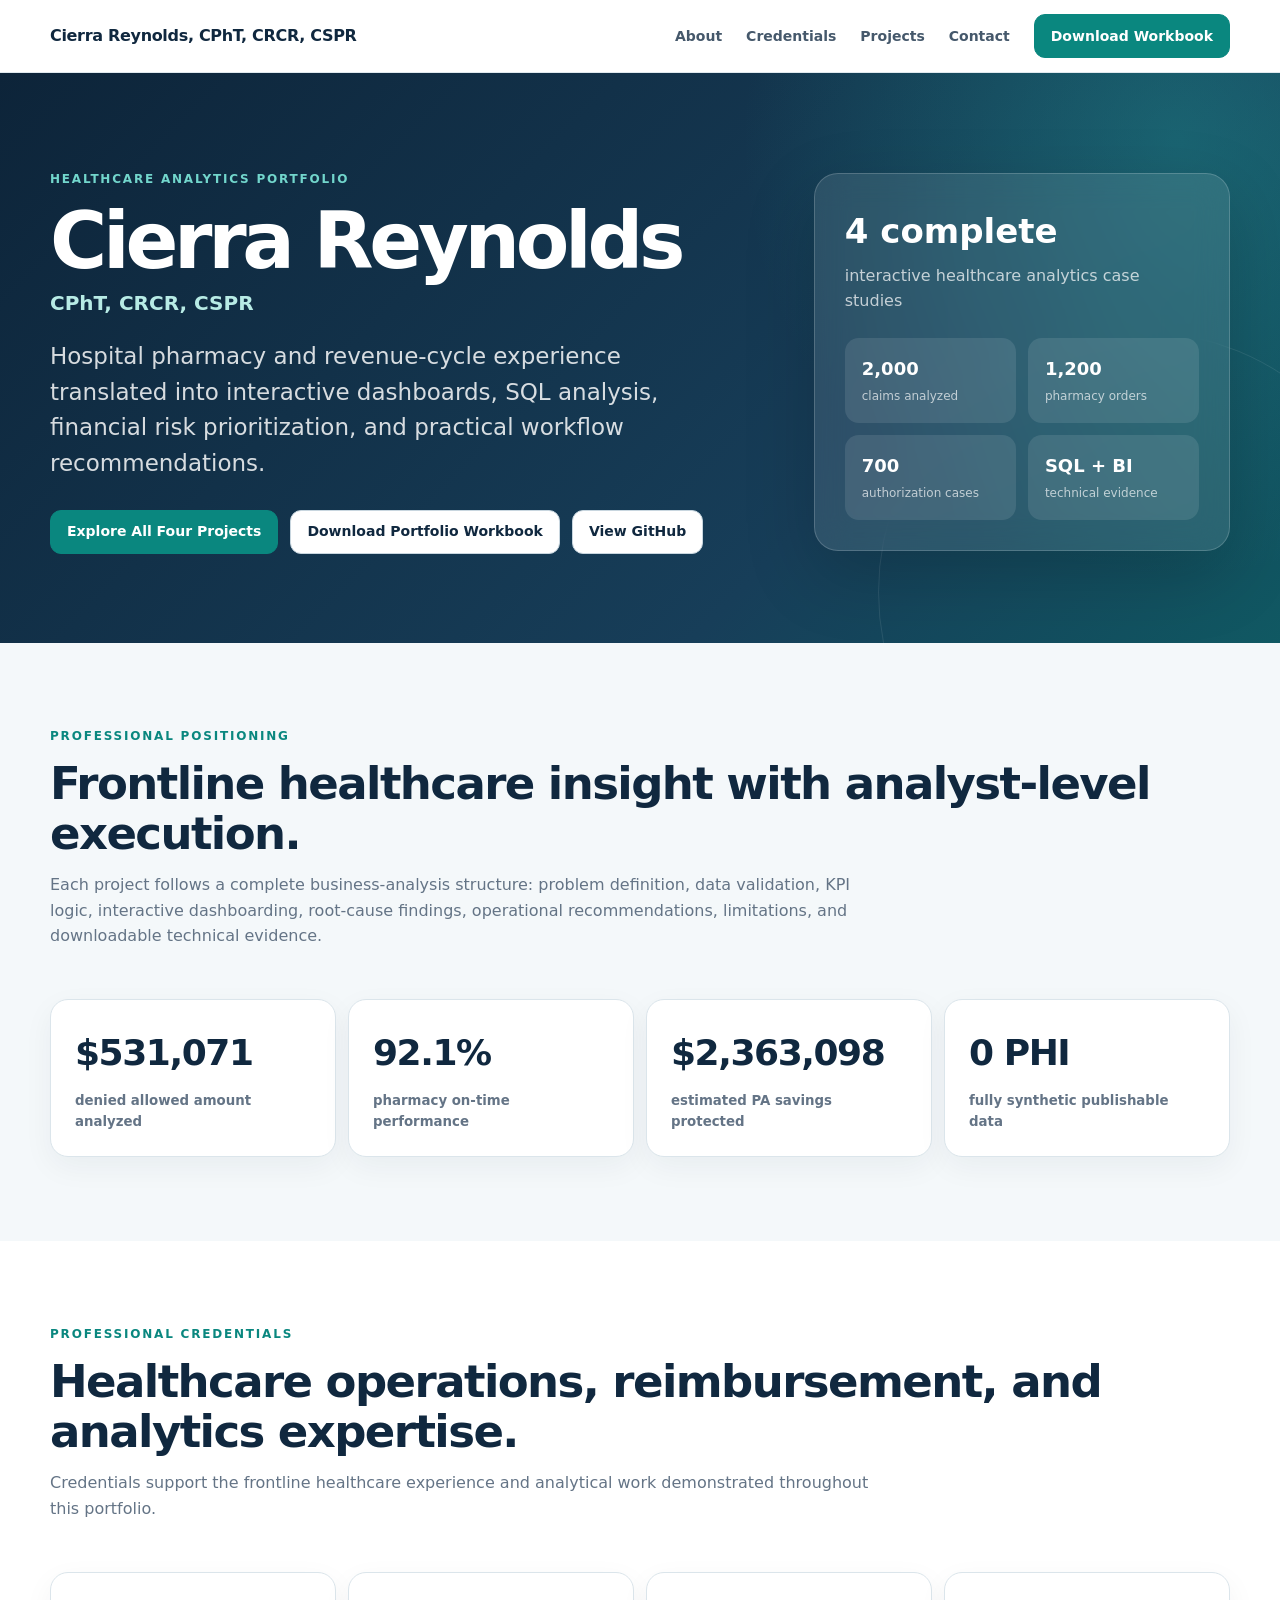
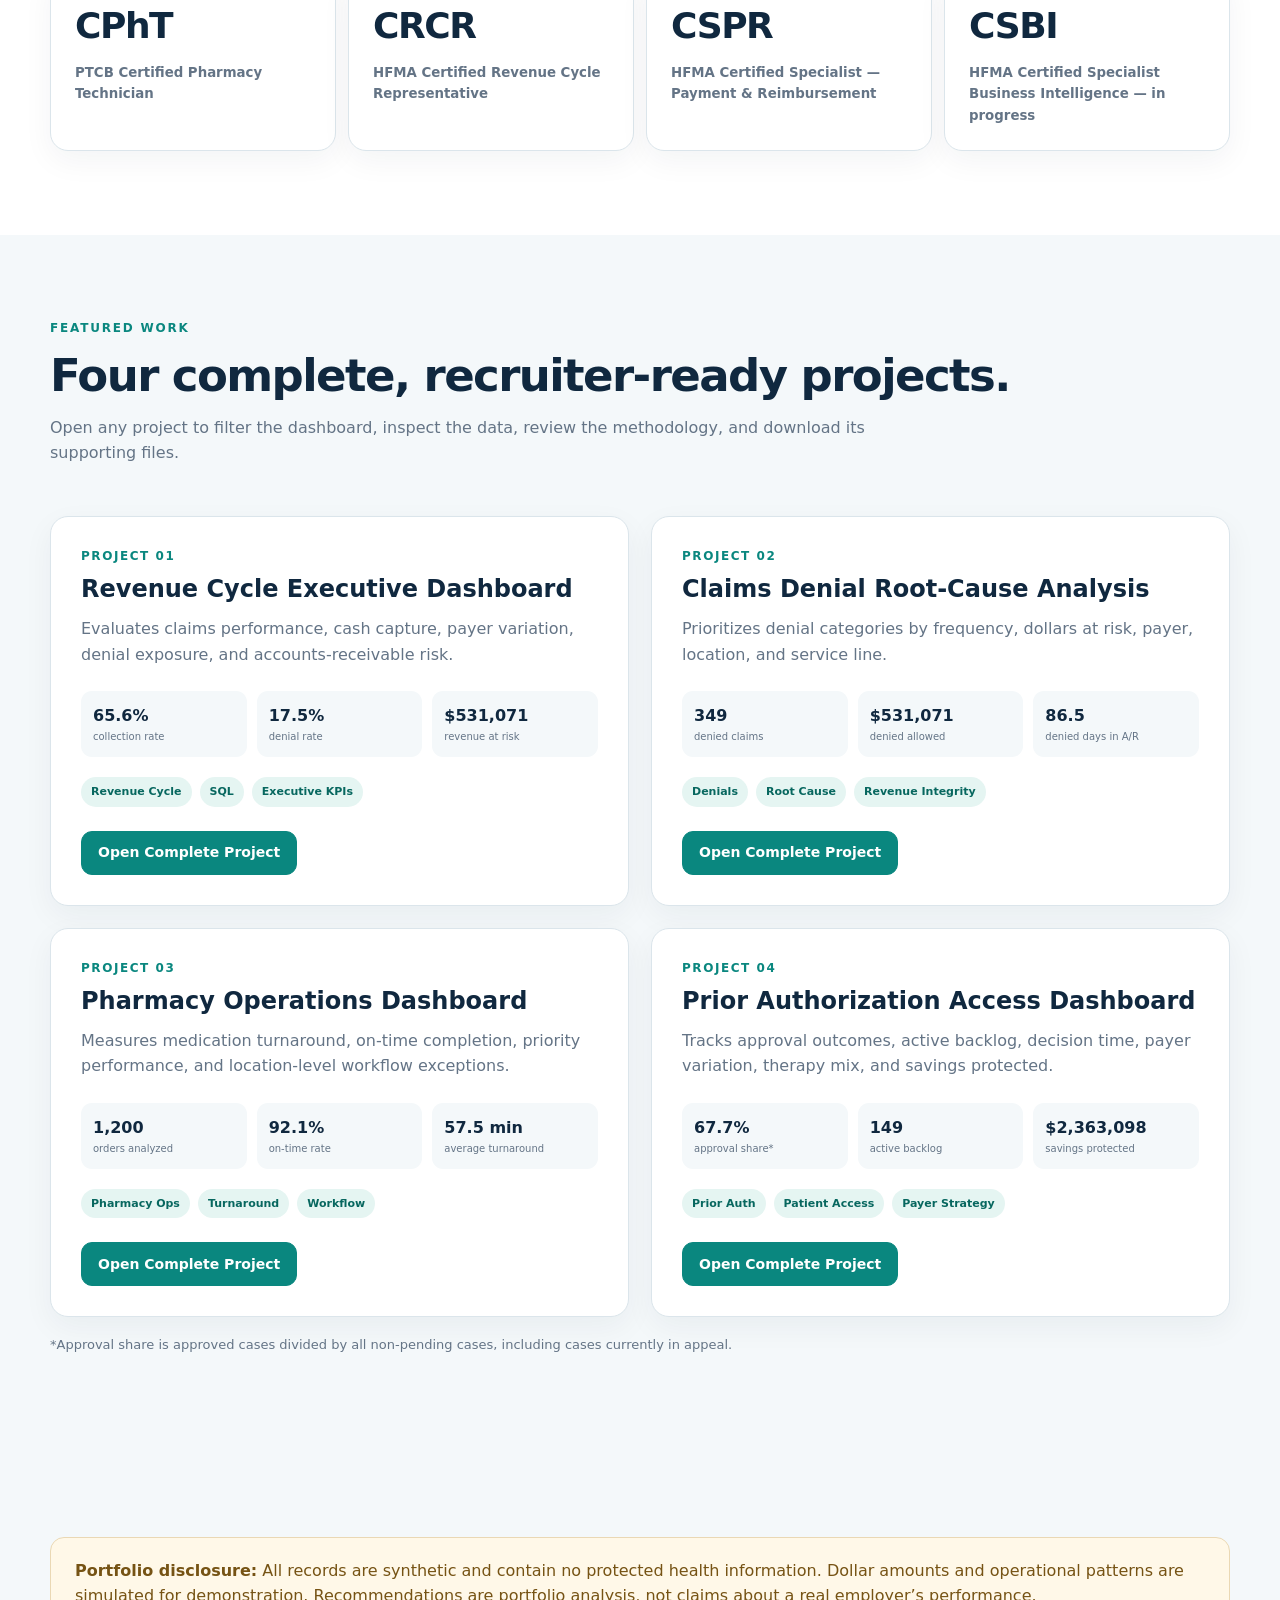
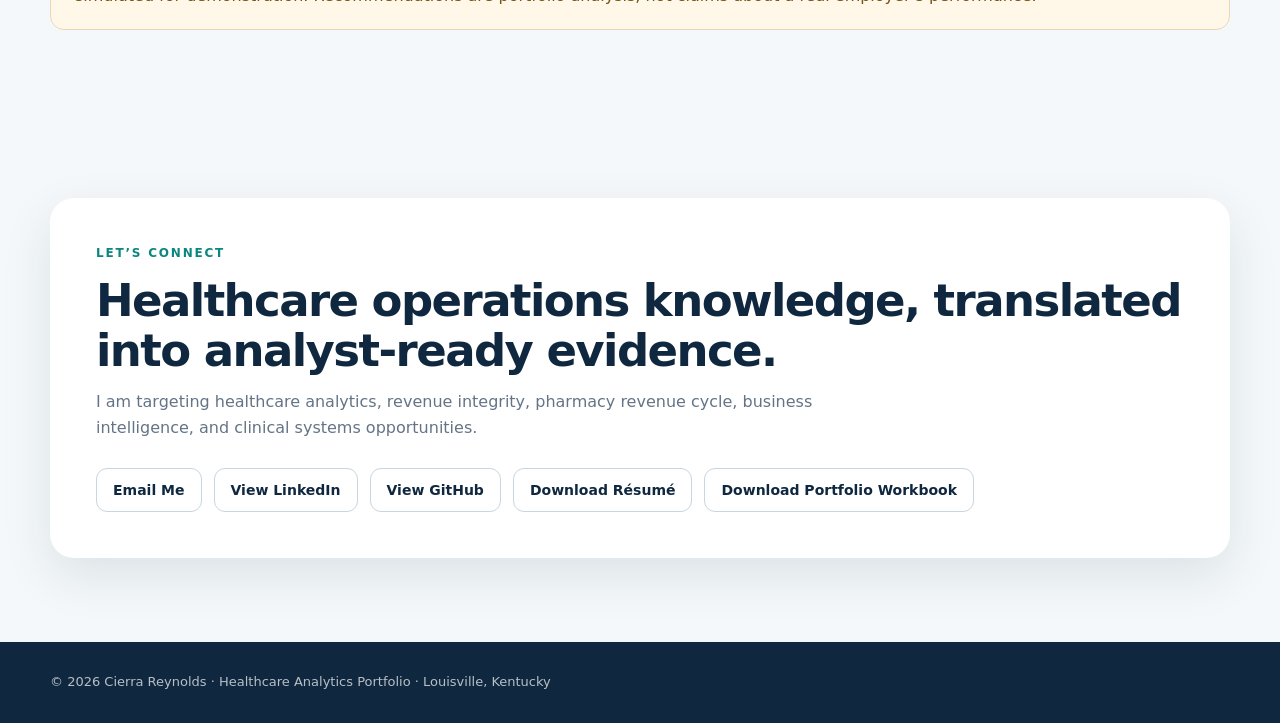
==== docs/index.html @ fefebc0d "Add files via upload" ====
<!doctype html><html lang="en"><head><meta charset="utf-8"><meta name="viewport" content="width=device-width,initial-scale=1"><meta name="description" content="Cierra Reynolds healthcare analytics portfolio featuring interactive revenue cycle, denial, pharmacy operations, and prior authorization projects."><title>Cierra Reynolds, CPhT, CRCR, CSPR | Healthcare Analytics Portfolio</title><link rel="stylesheet" href="assets/styles.css"></head><body>
<nav class="nav"><div class="wrap navin"><a class="brand" href="index.html"><span data-profile="name">Cierra Reynolds</span>, <span data-profile="credentials">CPhT, CRCR, CSPR</span></a><button class="nav-toggle" aria-label="Open navigation">Menu</button><div class="navlinks"><a href="index.html#about">About</a><a href="index.html#credentials">Credentials</a><a href="index.html#projects">Projects</a><a href="index.html#contact">Contact</a><a class="pill primary" href="downloads/Cierra_Healthcare_Analytics_Portfolio_Workbook.xlsx" download>Download Workbook</a></div></div></nav>
<header class="hero"><div class="wrap hero-grid"><div><div class="eyebrow">Healthcare Analytics Portfolio</div><h1 data-profile="name">Cierra Reynolds</h1><div class="credentials" data-profile="credentials">CPhT, CRCR, CSPR</div><p class="lead">Hospital pharmacy and revenue-cycle experience translated into interactive dashboards, SQL analysis, financial risk prioritization, and practical workflow recommendations.</p><div class="actions"><a class="button primary" href="#projects">Explore All Four Projects</a><a class="button" href="downloads/Cierra_Healthcare_Analytics_Portfolio_Workbook.xlsx" download>Download Portfolio Workbook</a><a class="button" data-contact="github">View GitHub</a></div></div><aside class="hero-card"><div class="big">4 complete</div><div style="color:var(--muted)">interactive healthcare analytics case studies</div><div class="mini-grid"><div class="mini"><b>2,000</b><span>claims analyzed</span></div><div class="mini"><b>1,200</b><span>pharmacy orders</span></div><div class="mini"><b>700</b><span>authorization cases</span></div><div class="mini"><b>SQL + BI</b><span>technical evidence</span></div></div></aside></div></header>
<main><section id="about" class="section"><div class="wrap"><div class="section-head"><div><div class="eyebrow">Professional positioning</div><h2>Frontline healthcare insight with analyst-level execution.</h2><p class="section-copy">Each project follows a complete business-analysis structure: problem definition, data validation, KPI logic, interactive dashboarding, root-cause findings, operational recommendations, limitations, and downloadable technical evidence.</p></div></div><div class="metrics"><div class="metric"><b>$531,071</b><small>denied allowed amount analyzed</small></div><div class="metric"><b>92.1%</b><small>pharmacy on-time performance</small></div><div class="metric"><b>$2,363,098</b><small>estimated PA savings protected</small></div><div class="metric"><b>0 PHI</b><small>fully synthetic publishable data</small></div></div></div></section>
<section id="credentials" class="section white"><div class="wrap"><div class="section-head"><div><div class="eyebrow">Professional credentials</div><h2>Healthcare operations, reimbursement, and analytics expertise.</h2><p class="section-copy">Credentials support the frontline healthcare experience and analytical work demonstrated throughout this portfolio.</p></div></div><div class="metrics"><div class="metric"><b>CPhT</b><small>PTCB Certified Pharmacy Technician</small></div><div class="metric"><b>CRCR</b><small>HFMA Certified Revenue Cycle Representative</small></div><div class="metric"><b>CSPR</b><small>HFMA Certified Specialist — Payment &amp; Reimbursement</small></div><div class="metric"><b>CSBI</b><small>HFMA Certified Specialist Business Intelligence — in progress</small></div></div></div></section>
<section id="projects" class="section"><div class="wrap"><div class="section-head"><div><div class="eyebrow">Featured work</div><h2>Four complete, recruiter-ready projects.</h2><p class="section-copy">Open any project to filter the dashboard, inspect the data, review the methodology, and download its supporting files.</p></div></div><div class="cards">
<article class="card project-card"><div class="number">Project 01</div><h3>Revenue Cycle Executive Dashboard</h3><p>Evaluates claims performance, cash capture, payer variation, denial exposure, and accounts-receivable risk.</p><div class="project-kpis"><div><b>65.6%</b><small>collection rate</small></div><div><b>17.5%</b><small>denial rate</small></div><div><b>$531,071</b><small>revenue at risk</small></div></div><div class="tags"><span class="tag">Revenue Cycle</span><span class="tag">SQL</span><span class="tag">Executive KPIs</span></div><a class="button primary" href="projects/revenue-cycle.html">Open Complete Project</a></article>
<article class="card project-card"><div class="number">Project 02</div><h3>Claims Denial Root-Cause Analysis</h3><p>Prioritizes denial categories by frequency, dollars at risk, payer, location, and service line.</p><div class="project-kpis"><div><b>349</b><small>denied claims</small></div><div><b>$531,071</b><small>denied allowed</small></div><div><b>86.5</b><small>denied days in A/R</small></div></div><div class="tags"><span class="tag">Denials</span><span class="tag">Root Cause</span><span class="tag">Revenue Integrity</span></div><a class="button primary" href="projects/claims-denials.html">Open Complete Project</a></article>
<article class="card project-card"><div class="number">Project 03</div><h3>Pharmacy Operations Dashboard</h3><p>Measures medication turnaround, on-time completion, priority performance, and location-level workflow exceptions.</p><div class="project-kpis"><div><b>1,200</b><small>orders analyzed</small></div><div><b>92.1%</b><small>on-time rate</small></div><div><b>57.5 min</b><small>average turnaround</small></div></div><div class="tags"><span class="tag">Pharmacy Ops</span><span class="tag">Turnaround</span><span class="tag">Workflow</span></div><a class="button primary" href="projects/pharmacy-operations.html">Open Complete Project</a></article>
<article class="card project-card"><div class="number">Project 04</div><h3>Prior Authorization Access Dashboard</h3><p>Tracks approval outcomes, active backlog, decision time, payer variation, therapy mix, and savings protected.</p><div class="project-kpis"><div><b>67.7%</b><small>approval share*</small></div><div><b>149</b><small>active backlog</small></div><div><b>$2,363,098</b><small>savings protected</small></div></div><div class="tags"><span class="tag">Prior Auth</span><span class="tag">Patient Access</span><span class="tag">Payer Strategy</span></div><a class="button primary" href="projects/prior-authorization.html">Open Complete Project</a></article>
</div><p class="section-copy" style="margin-top:18px;font-size:13px">*Approval share is approved cases divided by all non-pending cases, including cases currently in appeal.</p></div></section>
<section class="section"><div class="wrap"><div class="disclosure"><strong>Portfolio disclosure:</strong> All records are synthetic and contain no protected health information. Dollar amounts and operational patterns are simulated for demonstration. Recommendations are portfolio analysis, not claims about a real employer’s performance.</div></div></section>
<section id="contact" class="section"><div class="wrap contact-box"><div class="eyebrow">Let’s connect</div><h2>Healthcare operations knowledge, translated into analyst-ready evidence.</h2><p>I am targeting healthcare analytics, revenue integrity, pharmacy revenue cycle, business intelligence, and clinical systems opportunities.</p><div class="contact-actions"><a class="button" data-contact="email">Email Me</a><a class="button" data-contact="linkedin">View LinkedIn</a><a class="button" data-contact="github">View GitHub</a><a class="button" data-contact="resume" download>Download Résumé</a><a class="button" href="downloads/Cierra_Healthcare_Analytics_Portfolio_Workbook.xlsx" download>Download Portfolio Workbook</a></div></div></section>
</main><footer class="footer"><div class="wrap">© 2026 <span data-profile="name">Cierra Reynolds</span> · Healthcare Analytics Portfolio · <span data-profile="location">Louisville, Kentucky</span></div></footer><script src="assets/site-config.js"></script><script src="assets/site.js"></script></body></html>
---- docs/assets/styles.css ----
:root {
  --navy: #10283f;
  --navy-2: #173b58;
  --teal: #0a877f;
  --teal-dark: #07675f;
  --teal-soft: #e5f5f2;
  --gold: #b98634;
  --ink: #17283a;
  --muted: #647486;
  --line: #dbe5eb;
  --surface: #f4f8fa;
  --white: #ffffff;
  --success: #1b7d50;
  --warning: #a56712;
  --danger: #b74646;
  --shadow: 0 18px 50px rgba(16, 40, 63, 0.10);
  --radius: 18px;
}

* {
  box-sizing: border-box;
}

html {
  scroll-behavior: smooth;
}

body {
  margin: 0;
  color: var(--ink);
  background: var(--surface);
  font-family: Inter, ui-sans-serif, system-ui, -apple-system, BlinkMacSystemFont,
    "Segoe UI", sans-serif;
  line-height: 1.6;
}

a {
  color: inherit;
}

button,
input,
select {
  font: inherit;
}

button,
a {
  -webkit-tap-highlight-color: transparent;
}

:focus-visible {
  outline: 3px solid rgba(10, 135, 127, 0.35);
  outline-offset: 3px;
}

.wrap {
  width: min(1180px, calc(100% - 40px));
  margin: 0 auto;
}

.nav {
  position: sticky;
  top: 0;
  z-index: 50;
  border-bottom: 1px solid rgba(219, 229, 235, 0.85);
  background: rgba(255, 255, 255, 0.95);
  backdrop-filter: blur(18px);
}

.navin {
  min-height: 72px;
  display: flex;
  align-items: center;
  justify-content: space-between;
  gap: 24px;
}

.brand {
  color: var(--navy);
  font-weight: 800;
  text-decoration: none;
  letter-spacing: -0.02em;
}

.navlinks {
  display: flex;
  align-items: center;
  gap: 24px;
}

.navlinks > a {
  color: #45586b;
  font-size: 14px;
  font-weight: 700;
  text-decoration: none;
}

.navlinks > a:hover {
  color: var(--teal);
}

.nav-toggle {
  display: none;
  padding: 9px 13px;
  border: 1px solid var(--line);
  border-radius: 10px;
  color: var(--navy);
  background: var(--white);
  font-weight: 800;
  cursor: pointer;
}

.pill,
.button {
  display: inline-flex;
  align-items: center;
  justify-content: center;
  min-height: 44px;
  padding: 10px 16px;
  border: 1px solid #c8d6df;
  border-radius: 11px;
  color: var(--navy);
  background: var(--white);
  font-size: 14px;
  font-weight: 800;
  line-height: 1.2;
  text-align: center;
  text-decoration: none;
  cursor: pointer;
  transition: transform 160ms ease, box-shadow 160ms ease, background 160ms ease;
}

.pill:hover,
.button:hover {
  transform: translateY(-1px);
  box-shadow: 0 10px 24px rgba(16, 40, 63, 0.11);
}

.primary {
  border-color: var(--teal);
  color: var(--white) !important;
  background: var(--teal);
}

.primary:hover {
  background: var(--teal-dark);
}

.hero,
.project-hero {
  position: relative;
  overflow: hidden;
  color: var(--white);
  background:
    radial-gradient(circle at 92% 12%, rgba(32, 178, 164, 0.32), transparent 34%),
    linear-gradient(135deg, #0d2439 0%, #173e59 68%, #0a706b 128%);
}

.hero::after,
.project-hero::after {
  position: absolute;
  right: -120px;
  bottom: -210px;
  width: 520px;
  height: 520px;
  border: 1px solid rgba(255, 255, 255, 0.09);
  border-radius: 50%;
  content: "";
}

.hero-grid {
  position: relative;
  z-index: 1;
  min-height: 570px;
  padding: 96px 0 88px;
  display: grid;
  grid-template-columns: minmax(0, 1.25fr) minmax(330px, 0.75fr);
  gap: 70px;
  align-items: center;
}

.eyebrow {
  margin-bottom: 13px;
  color: #72d6cc;
  font-size: 12px;
  font-weight: 900;
  letter-spacing: 0.15em;
  text-transform: uppercase;
}

h1,
h2,
h3,
p {
  margin-top: 0;
}

h1 {
  max-width: 820px;
  margin-bottom: 8px;
  font-size: clamp(43px, 7vw, 78px);
  line-height: 0.98;
  letter-spacing: -0.055em;
}

h2 {
  margin-bottom: 14px;
  color: var(--navy);
  font-size: clamp(29px, 4vw, 45px);
  line-height: 1.1;
  letter-spacing: -0.035em;
}

h3 {
  color: var(--navy);
  line-height: 1.25;
}

.credentials {
  margin-bottom: 20px;
  color: #b7ebe5;
  font-size: 20px;
  font-weight: 800;
}

.lead {
  max-width: 720px;
  color: rgba(255, 255, 255, 0.83);
  font-size: clamp(18px, 2.2vw, 23px);
  line-height: 1.55;
}

.actions,
.contact-actions {
  display: flex;
  flex-wrap: wrap;
  gap: 12px;
  margin-top: 28px;
}

.hero-card {
  padding: 30px;
  border: 1px solid rgba(255, 255, 255, 0.18);
  border-radius: 24px;
  background: rgba(255, 255, 255, 0.10);
  box-shadow: 0 24px 70px rgba(0, 0, 0, 0.17);
  backdrop-filter: blur(16px);
}

.hero-card .big {
  margin-bottom: 4px;
  font-size: 34px;
  font-weight: 900;
}

.hero-card > div[style] {
  color: rgba(255, 255, 255, 0.72) !important;
}

.mini-grid,
.metrics {
  display: grid;
  grid-template-columns: repeat(2, minmax(0, 1fr));
  gap: 12px;
}

.mini-grid {
  margin-top: 24px;
}

.mini {
  padding: 17px;
  border-radius: 14px;
  background: rgba(255, 255, 255, 0.10);
}

.mini b,
.mini span {
  display: block;
}

.mini b {
  font-size: 18px;
}

.mini span {
  margin-top: 3px;
  color: rgba(255, 255, 255, 0.68);
  font-size: 12px;
}

.section {
  padding: 84px 0;
}

.section.white {
  background: var(--white);
}

.section-head {
  display: flex;
  align-items: end;
  justify-content: space-between;
  gap: 30px;
  margin-bottom: 34px;
}

.section-head .eyebrow,
.contact-box .eyebrow {
  color: var(--teal);
}

.section-copy {
  max-width: 820px;
  color: var(--muted);
}

.metrics {
  grid-template-columns: repeat(4, minmax(0, 1fr));
  margin-top: 34px;
}

.metric,
.card,
.case-card,
.summary-panel,
.download-card,
.evidence {
  border: 1px solid var(--line);
  border-radius: var(--radius);
  background: var(--white);
  box-shadow: 0 10px 30px rgba(16, 40, 63, 0.05);
}

.metric {
  min-height: 135px;
  padding: 24px;
}

.metric b,
.metric small {
  display: block;
}

.metric b {
  color: var(--navy);
  font-size: clamp(25px, 3vw, 36px);
  letter-spacing: -0.04em;
}

.metric small {
  margin-top: 8px;
  color: var(--muted);
  font-weight: 650;
}

.cards {
  display: grid;
  grid-template-columns: repeat(2, minmax(0, 1fr));
  gap: 22px;
}

.card {
  padding: 30px;
}

.project-card {
  display: flex;
  flex-direction: column;
}

.project-card p {
  color: var(--muted);
}

.project-card .number {
  margin-bottom: 8px;
  color: var(--teal);
  font-size: 12px;
  font-weight: 900;
  letter-spacing: 0.13em;
  text-transform: uppercase;
}

.project-card h3 {
  margin-bottom: 12px;
  font-size: 24px;
}

.project-kpis {
  display: grid;
  grid-template-columns: repeat(3, minmax(0, 1fr));
  gap: 10px;
  margin: 8px 0 20px;
}

.project-kpis > div {
  padding: 12px;
  border-radius: 11px;
  background: var(--surface);
}

.project-kpis b,
.project-kpis small {
  display: block;
}

.project-kpis b {
  color: var(--navy);
}

.project-kpis small {
  color: var(--muted);
  font-size: 10px;
}

.tags {
  display: flex;
  flex-wrap: wrap;
  gap: 8px;
  margin-bottom: 24px;
}

.tag {
  padding: 6px 10px;
  border-radius: 999px;
  color: var(--teal-dark);
  background: var(--teal-soft);
  font-size: 11px;
  font-weight: 800;
}

.project-card > .button {
  align-self: flex-start;
  margin-top: auto;
}

.disclosure {
  padding: 20px 24px;
  border: 1px solid #ead8b4;
  border-radius: 14px;
  color: #765314;
  background: #fff8e8;
}

.contact-box {
  padding: 46px;
  border-radius: 24px;
  background: var(--white);
  box-shadow: var(--shadow);
}

.contact-box p {
  max-width: 760px;
  color: var(--muted);
}

.footer {
  padding: 30px 0;
  color: rgba(255, 255, 255, 0.70);
  background: var(--navy);
  font-size: 13px;
}

.project-hero .wrap {
  position: relative;
  z-index: 1;
  padding: 48px 0 72px;
}

.breadcrumbs {
  margin-bottom: 48px;
  color: rgba(255, 255, 255, 0.68);
  font-size: 13px;
}

.breadcrumbs a {
  color: #8be0d8;
  font-weight: 800;
  text-decoration: none;
}

.project-title h1 {
  font-size: clamp(38px, 6vw, 66px);
}

.project-summary {
  display: grid;
  grid-template-columns: 0.85fr 1.15fr;
  gap: 18px;
  margin-top: 38px;
}

.summary-panel {
  padding: 25px;
  border-color: rgba(255, 255, 255, 0.14);
  background: rgba(255, 255, 255, 0.09);
  box-shadow: none;
}

.summary-panel h3 {
  color: var(--white);
}

.summary-panel p,
.summary-panel li {
  color: rgba(255, 255, 255, 0.75);
}

.summary-panel ul {
  margin-bottom: 0;
  padding-left: 20px;
}

.dashboard-shell {
  padding: 0;
}

.dashboard-head {
  display: flex;
  justify-content: space-between;
  align-items: end;
  gap: 24px;
  margin-bottom: 26px;
}

.filter-grid {
  display: grid;
  grid-template-columns: repeat(4, minmax(0, 1fr));
  gap: 12px;
  margin-bottom: 18px;
}

.filter-field label {
  display: block;
  margin-bottom: 7px;
  color: var(--navy);
  font-size: 12px;
  font-weight: 850;
}

.filter-field select,
.table-tools input {
  width: 100%;
  min-height: 44px;
  padding: 9px 12px;
  border: 1px solid #c8d7e0;
  border-radius: 10px;
  color: var(--ink);
  background: var(--white);
}

.kpi-grid {
  display: grid;
  grid-template-columns: repeat(4, minmax(0, 1fr));
  gap: 12px;
  margin-bottom: 18px;
}

.kpi-card {
  min-height: 118px;
  padding: 20px;
  border: 1px solid var(--line);
  border-radius: 14px;
  background: linear-gradient(145deg, #ffffff, #f5f9fa);
}

.kpi-card small,
.kpi-card strong {
  display: block;
}

.kpi-card small {
  color: var(--muted);
  font-size: 11px;
  font-weight: 850;
  letter-spacing: 0.04em;
  text-transform: uppercase;
}

.kpi-card strong {
  margin-top: 8px;
  color: var(--navy);
  font-size: clamp(23px, 2.6vw, 33px);
  line-height: 1.15;
  letter-spacing: -0.035em;
}

.chart-grid {
  display: grid;
  grid-template-columns: repeat(2, minmax(0, 1fr));
  gap: 18px;
  margin-bottom: 18px;
}

.chart-card {
  min-height: 355px;
  padding: 24px;
  border: 1px solid var(--line);
  border-radius: var(--radius);
  background: var(--white);
}

.chart-card h3 {
  margin-bottom: 4px;
  font-size: 18px;
}

.chart-note {
  margin-bottom: 20px;
  color: var(--muted);
  font-size: 12px;
}

.bar-list {
  display: grid;
  gap: 14px;
}

.bar-row {
  display: grid;
  grid-template-columns: minmax(95px, 0.85fr) minmax(150px, 2.2fr) minmax(72px, auto);
  gap: 11px;
  align-items: center;
}

.bar-label {
  overflow: hidden;
  color: #425568;
  font-size: 11px;
  font-weight: 750;
  text-overflow: ellipsis;
  white-space: nowrap;
}

.bar-track {
  height: 12px;
  overflow: hidden;
  border-radius: 999px;
  background: #e7eef2;
}

.bar-fill {
  min-width: 2px;
  height: 100%;
  border-radius: inherit;
  background: linear-gradient(90deg, var(--teal), #28afa4);
}

.bar-value {
  color: var(--navy);
  font-size: 11px;
  font-weight: 850;
  text-align: right;
}

.evidence {
  padding: 24px;
}

.evidence h3 {
  margin-bottom: 14px;
}

.table-tools {
  display: grid;
  grid-template-columns: minmax(220px, 1fr) auto;
  gap: 16px;
  align-items: center;
  margin-bottom: 14px;
}

.table-meta {
  color: var(--muted);
  font-size: 12px;
  font-weight: 700;
}

.table-wrap {
  overflow-x: auto;
  border: 1px solid var(--line);
  border-radius: 12px;
}

.data-table {
  width: 100%;
  border-collapse: collapse;
  font-size: 12px;
}

.data-table th,
.data-table td {
  padding: 11px 12px;
  border-bottom: 1px solid #e6edf1;
  text-align: left;
  white-space: nowrap;
}

.data-table th {
  position: sticky;
  top: 0;
  color: var(--navy);
  background: #eaf4f4;
  font-size: 10px;
  letter-spacing: 0.03em;
  text-transform: uppercase;
}

.data-table tr:last-child td {
  border-bottom: 0;
}

.data-table tbody tr:nth-child(even) {
  background: #f9fbfc;
}

.pager {
  display: flex;
  align-items: center;
  justify-content: flex-end;
  gap: 8px;
  margin-top: 14px;
}

.pager button {
  padding: 7px 11px;
  border: 1px solid var(--line);
  border-radius: 8px;
  color: var(--navy);
  background: var(--white);
  font-weight: 800;
  cursor: pointer;
}

.pager button:disabled {
  opacity: 0.45;
  cursor: default;
}

.pager span {
  color: var(--muted);
  font-size: 12px;
}

.case-grid {
  display: grid;
  grid-template-columns: repeat(2, minmax(0, 1fr));
  gap: 18px;
}

.case-card {
  padding: 28px;
}

.case-card li {
  margin-bottom: 9px;
  color: #4f6172;
}

.case-card.finding {
  border-top: 4px solid var(--teal);
}

.case-card.recommendation {
  border-top: 4px solid var(--gold);
}

.download-grid {
  display: grid;
  grid-template-columns: repeat(4, minmax(0, 1fr));
  gap: 14px;
}

.download-card {
  min-height: 145px;
  padding: 22px;
  color: inherit;
  text-decoration: none;
  transition: transform 160ms ease, border-color 160ms ease;
}

.download-card:hover {
  transform: translateY(-2px);
  border-color: var(--teal);
}

.download-card b,
.download-card span {
  display: block;
}

.download-card b {
  margin-bottom: 8px;
  color: var(--navy);
}

.download-card span {
  color: var(--muted);
  font-size: 13px;
}

.loading,
.error,
.empty {
  padding: 30px;
  border: 1px dashed #c5d3dc;
  border-radius: 14px;
  color: var(--muted);
  background: #f8fbfc;
  text-align: center;
}

.error {
  color: var(--danger);
}

.is-hidden {
  display: none !important;
}

@media (max-width: 980px) {
  .hero-grid,
  .project-summary {
    grid-template-columns: 1fr;
  }

  .hero-grid {
    gap: 42px;
  }

  .metrics,
  .kpi-grid,
  .download-grid {
    grid-template-columns: repeat(2, minmax(0, 1fr));
  }

  .filter-grid {
    grid-template-columns: repeat(2, minmax(0, 1fr));
  }
}

@media (max-width: 760px) {
  .wrap {
    width: min(100% - 28px, 1180px);
  }

  .nav-toggle {
    display: inline-flex;
  }

  .navlinks {
    position: absolute;
    top: 72px;
    left: 14px;
    right: 14px;
    display: none;
    padding: 16px;
    border: 1px solid var(--line);
    border-radius: 14px;
    background: var(--white);
    box-shadow: var(--shadow);
  }

  .navlinks.open {
    display: grid;
  }

  .hero-grid {
    min-height: 0;
    padding: 72px 0;
  }

  .section {
    padding: 60px 0;
  }

  .cards,
  .chart-grid,
  .case-grid {
    grid-template-columns: 1fr;
  }

  .project-summary {
    margin-top: 28px;
  }

  .dashboard-head,
  .section-head {
    align-items: flex-start;
    flex-direction: column;
  }

  .bar-row {
    grid-template-columns: 86px minmax(110px, 1fr) 65px;
  }

  .table-tools {
    grid-template-columns: 1fr;
  }
}

@media (max-width: 520px) {
  .metrics,
  .kpi-grid,
  .download-grid,
  .filter-grid,
  .mini-grid {
    grid-template-columns: 1fr;
  }

  h1 {
    font-size: 42px;
  }

  .hero-card,
  .card,
  .contact-box,
  .case-card {
    padding: 23px;
  }

  .project-kpis {
    grid-template-columns: 1fr;
  }

  .contact-actions .button,
  .actions .button {
    width: 100%;
  }
}
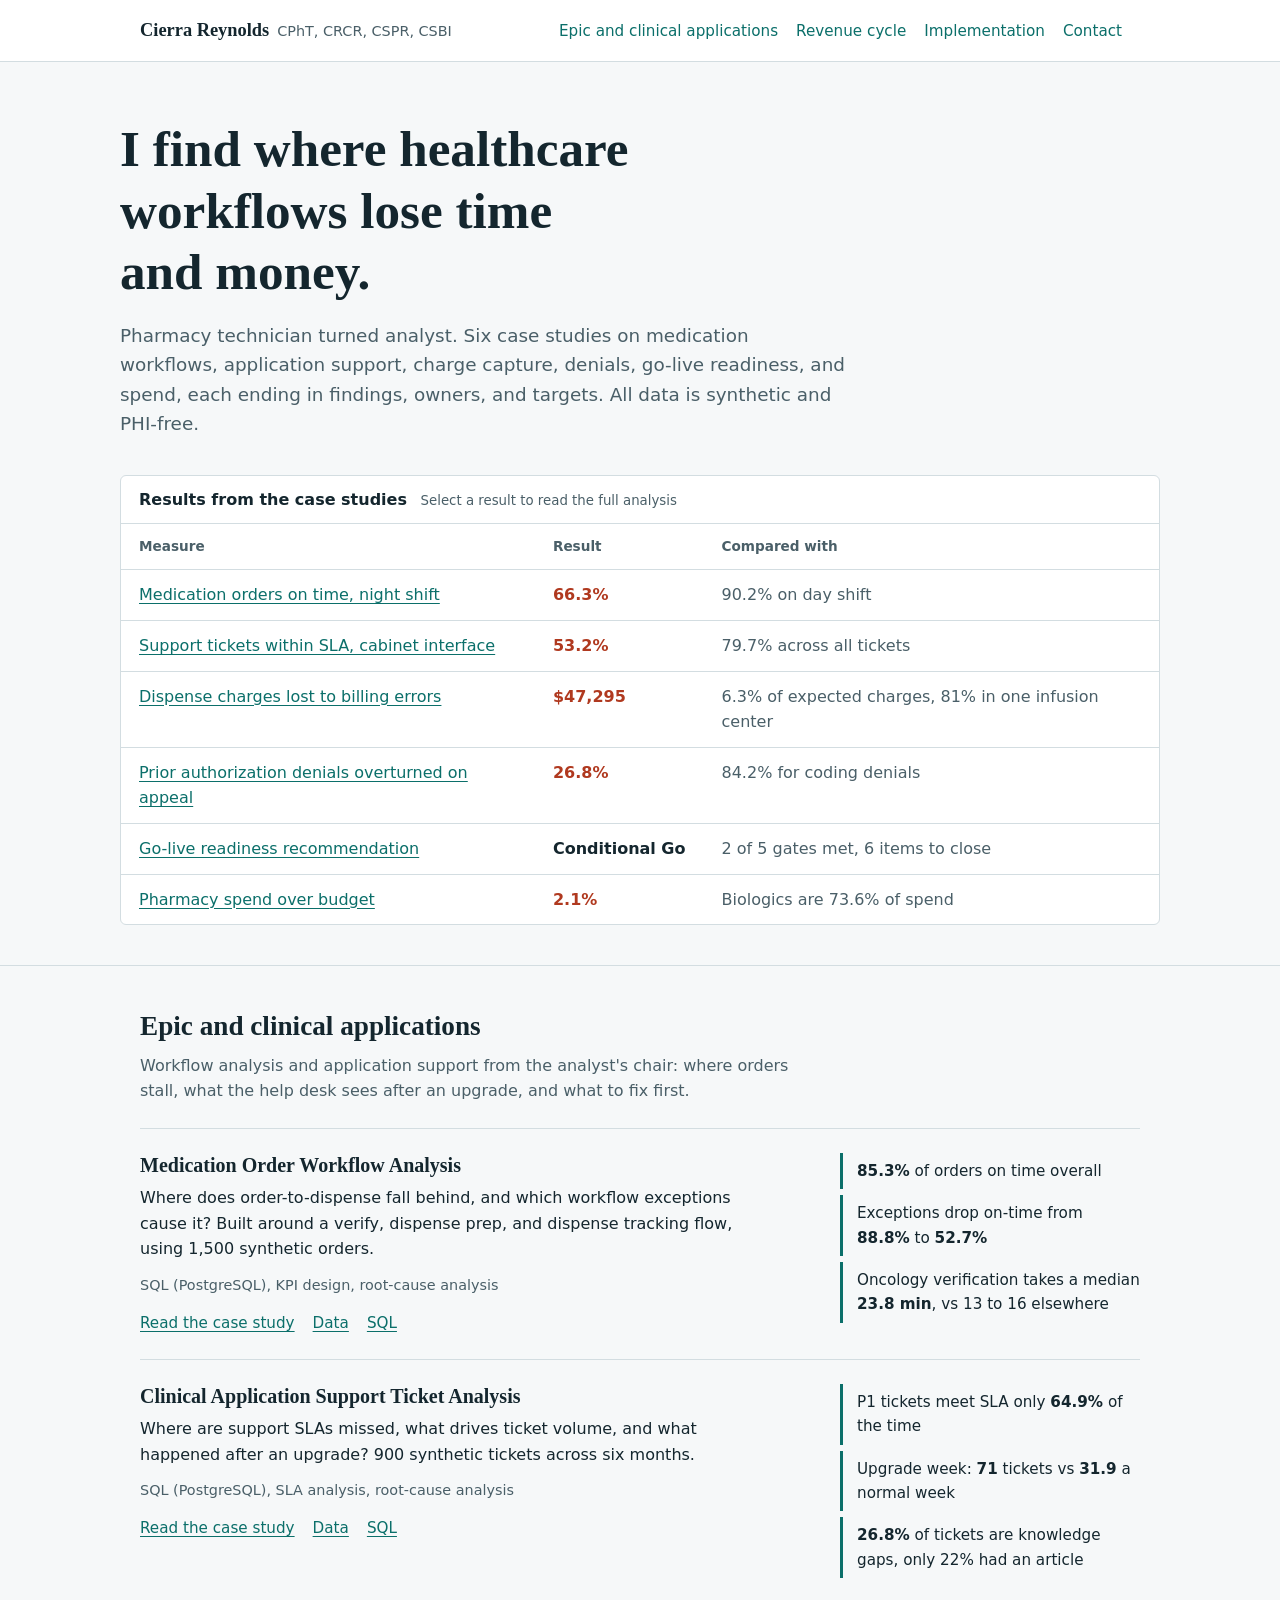
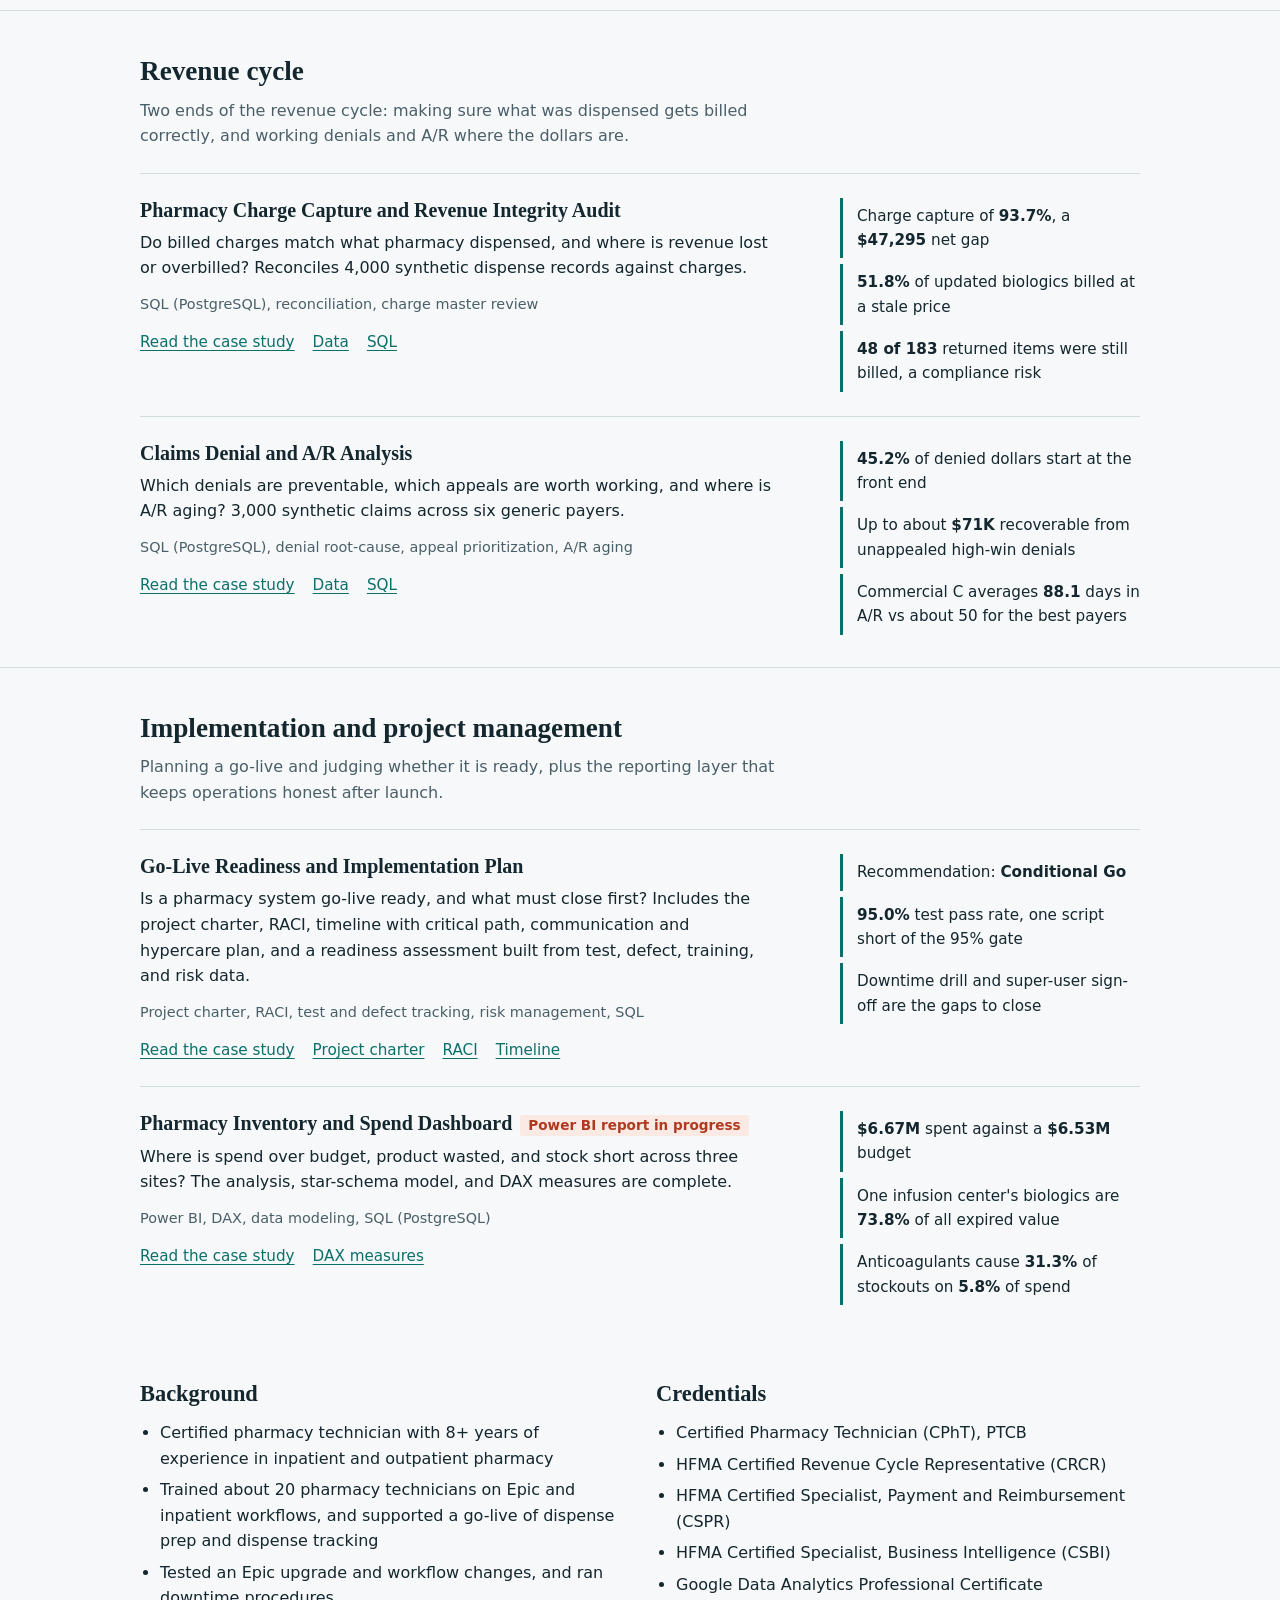
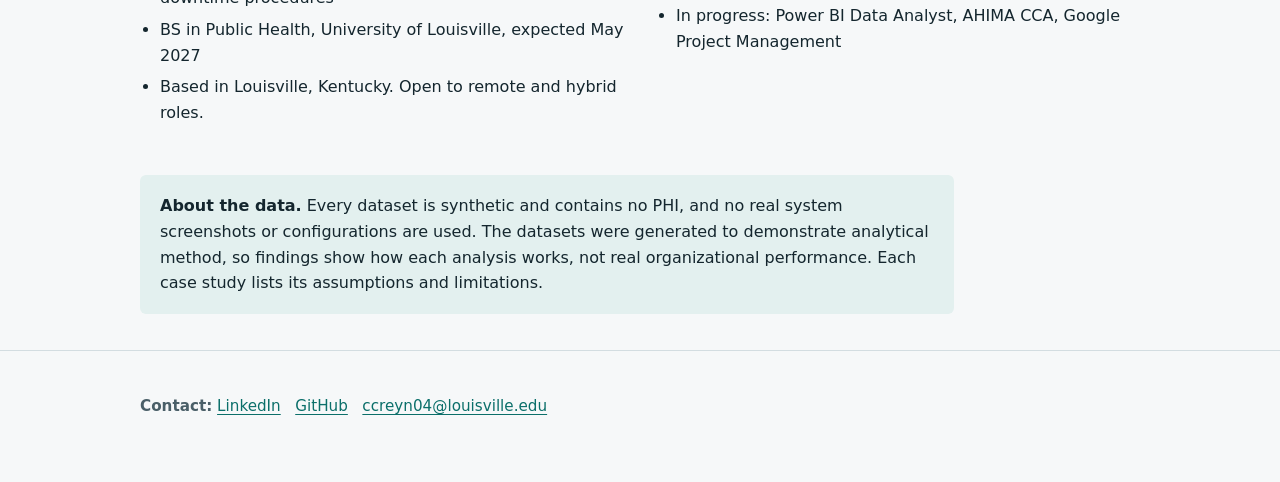
==== commit 5c962051: "Add files via upload" ====
--- a/docs/index.html
+++ b/docs/index.html
@@ -1,14 +1,223 @@
-<!doctype html><html lang="en"><head><meta charset="utf-8"><meta name="viewport" content="width=device-width,initial-scale=1"><meta name="description" content="Cierra Reynolds healthcare analytics portfolio featuring interactive revenue cycle, denial, pharmacy operations, and prior authorization projects."><title>Cierra Reynolds, CPhT, CRCR, CSPR | Healthcare Analytics Portfolio</title><link rel="stylesheet" href="assets/styles.css"></head><body>
-<nav class="nav"><div class="wrap navin"><a class="brand" href="index.html"><span data-profile="name">Cierra Reynolds</span>, <span data-profile="credentials">CPhT, CRCR, CSPR</span></a><button class="nav-toggle" aria-label="Open navigation">Menu</button><div class="navlinks"><a href="index.html#about">About</a><a href="index.html#credentials">Credentials</a><a href="index.html#projects">Projects</a><a href="index.html#contact">Contact</a><a class="pill primary" href="downloads/Cierra_Healthcare_Analytics_Portfolio_Workbook.xlsx" download>Download Workbook</a></div></div></nav>
-<header class="hero"><div class="wrap hero-grid"><div><div class="eyebrow">Healthcare Analytics Portfolio</div><h1 data-profile="name">Cierra Reynolds</h1><div class="credentials" data-profile="credentials">CPhT, CRCR, CSPR</div><p class="lead">Hospital pharmacy and revenue-cycle experience translated into interactive dashboards, SQL analysis, financial risk prioritization, and practical workflow recommendations.</p><div class="actions"><a class="button primary" href="#projects">Explore All Four Projects</a><a class="button" href="downloads/Cierra_Healthcare_Analytics_Portfolio_Workbook.xlsx" download>Download Portfolio Workbook</a><a class="button" data-contact="github">View GitHub</a></div></div><aside class="hero-card"><div class="big">4 complete</div><div style="color:var(--muted)">interactive healthcare analytics case studies</div><div class="mini-grid"><div class="mini"><b>2,000</b><span>claims analyzed</span></div><div class="mini"><b>1,200</b><span>pharmacy orders</span></div><div class="mini"><b>700</b><span>authorization cases</span></div><div class="mini"><b>SQL + BI</b><span>technical evidence</span></div></div></aside></div></header>
-<main><section id="about" class="section"><div class="wrap"><div class="section-head"><div><div class="eyebrow">Professional positioning</div><h2>Frontline healthcare insight with analyst-level execution.</h2><p class="section-copy">Each project follows a complete business-analysis structure: problem definition, data validation, KPI logic, interactive dashboarding, root-cause findings, operational recommendations, limitations, and downloadable technical evidence.</p></div></div><div class="metrics"><div class="metric"><b>$531,071</b><small>denied allowed amount analyzed</small></div><div class="metric"><b>92.1%</b><small>pharmacy on-time performance</small></div><div class="metric"><b>$2,363,098</b><small>estimated PA savings protected</small></div><div class="metric"><b>0 PHI</b><small>fully synthetic publishable data</small></div></div></div></section>
-<section id="credentials" class="section white"><div class="wrap"><div class="section-head"><div><div class="eyebrow">Professional credentials</div><h2>Healthcare operations, reimbursement, and analytics expertise.</h2><p class="section-copy">Credentials support the frontline healthcare experience and analytical work demonstrated throughout this portfolio.</p></div></div><div class="metrics"><div class="metric"><b>CPhT</b><small>PTCB Certified Pharmacy Technician</small></div><div class="metric"><b>CRCR</b><small>HFMA Certified Revenue Cycle Representative</small></div><div class="metric"><b>CSPR</b><small>HFMA Certified Specialist — Payment &amp; Reimbursement</small></div><div class="metric"><b>CSBI</b><small>HFMA Certified Specialist Business Intelligence — in progress</small></div></div></div></section>
-<section id="projects" class="section"><div class="wrap"><div class="section-head"><div><div class="eyebrow">Featured work</div><h2>Four complete, recruiter-ready projects.</h2><p class="section-copy">Open any project to filter the dashboard, inspect the data, review the methodology, and download its supporting files.</p></div></div><div class="cards">
-<article class="card project-card"><div class="number">Project 01</div><h3>Revenue Cycle Executive Dashboard</h3><p>Evaluates claims performance, cash capture, payer variation, denial exposure, and accounts-receivable risk.</p><div class="project-kpis"><div><b>65.6%</b><small>collection rate</small></div><div><b>17.5%</b><small>denial rate</small></div><div><b>$531,071</b><small>revenue at risk</small></div></div><div class="tags"><span class="tag">Revenue Cycle</span><span class="tag">SQL</span><span class="tag">Executive KPIs</span></div><a class="button primary" href="projects/revenue-cycle.html">Open Complete Project</a></article>
-<article class="card project-card"><div class="number">Project 02</div><h3>Claims Denial Root-Cause Analysis</h3><p>Prioritizes denial categories by frequency, dollars at risk, payer, location, and service line.</p><div class="project-kpis"><div><b>349</b><small>denied claims</small></div><div><b>$531,071</b><small>denied allowed</small></div><div><b>86.5</b><small>denied days in A/R</small></div></div><div class="tags"><span class="tag">Denials</span><span class="tag">Root Cause</span><span class="tag">Revenue Integrity</span></div><a class="button primary" href="projects/claims-denials.html">Open Complete Project</a></article>
-<article class="card project-card"><div class="number">Project 03</div><h3>Pharmacy Operations Dashboard</h3><p>Measures medication turnaround, on-time completion, priority performance, and location-level workflow exceptions.</p><div class="project-kpis"><div><b>1,200</b><small>orders analyzed</small></div><div><b>92.1%</b><small>on-time rate</small></div><div><b>57.5 min</b><small>average turnaround</small></div></div><div class="tags"><span class="tag">Pharmacy Ops</span><span class="tag">Turnaround</span><span class="tag">Workflow</span></div><a class="button primary" href="projects/pharmacy-operations.html">Open Complete Project</a></article>
-<article class="card project-card"><div class="number">Project 04</div><h3>Prior Authorization Access Dashboard</h3><p>Tracks approval outcomes, active backlog, decision time, payer variation, therapy mix, and savings protected.</p><div class="project-kpis"><div><b>67.7%</b><small>approval share*</small></div><div><b>149</b><small>active backlog</small></div><div><b>$2,363,098</b><small>savings protected</small></div></div><div class="tags"><span class="tag">Prior Auth</span><span class="tag">Patient Access</span><span class="tag">Payer Strategy</span></div><a class="button primary" href="projects/prior-authorization.html">Open Complete Project</a></article>
-</div><p class="section-copy" style="margin-top:18px;font-size:13px">*Approval share is approved cases divided by all non-pending cases, including cases currently in appeal.</p></div></section>
-<section class="section"><div class="wrap"><div class="disclosure"><strong>Portfolio disclosure:</strong> All records are synthetic and contain no protected health information. Dollar amounts and operational patterns are simulated for demonstration. Recommendations are portfolio analysis, not claims about a real employer’s performance.</div></div></section>
-<section id="contact" class="section"><div class="wrap contact-box"><div class="eyebrow">Let’s connect</div><h2>Healthcare operations knowledge, translated into analyst-ready evidence.</h2><p>I am targeting healthcare analytics, revenue integrity, pharmacy revenue cycle, business intelligence, and clinical systems opportunities.</p><div class="contact-actions"><a class="button" data-contact="email">Email Me</a><a class="button" data-contact="linkedin">View LinkedIn</a><a class="button" data-contact="github">View GitHub</a><a class="button" data-contact="resume" download>Download Résumé</a><a class="button" href="downloads/Cierra_Healthcare_Analytics_Portfolio_Workbook.xlsx" download>Download Portfolio Workbook</a></div></div></section>
-</main><footer class="footer"><div class="wrap">© 2026 <span data-profile="name">Cierra Reynolds</span> · Healthcare Analytics Portfolio · <span data-profile="location">Louisville, Kentucky</span></div></footer><script src="assets/site-config.js"></script><script src="assets/site.js"></script></body></html>
+<!doctype html>
+<html lang="en">
+<head>
+<meta charset="utf-8">
+<meta name="viewport" content="width=device-width, initial-scale=1">
+<title>Cierra Reynolds | Healthcare Analytics and Implementation Portfolio</title>
+<meta name="description" content="Six healthcare analytics and implementation case studies covering Epic and clinical applications, revenue cycle, and project management. Synthetic, PHI-free data.">
+<style>
+:root{--ink:#14262e;--muted:#4a5f68;--paper:#f6f8f9;--panel:#ffffff;--line:#d3dde1;--teal:#0b6f6a;--teal-soft:#e3f0ef;--flag:#b0391f;--flag-soft:#fbe9e4}
+@media (prefers-color-scheme:dark){:root{--ink:#e6eef0;--muted:#a3b6bd;--paper:#0f1a1f;--panel:#15252b;--line:#2a3d45;--teal:#5fc4bc;--teal-soft:#16322f;--flag:#ff9a80;--flag-soft:#3a201a}}
+*{box-sizing:border-box}
+html{scroll-behavior:smooth}
+body{margin:0;background:var(--paper);color:var(--ink);font:16px/1.6 ui-sans-serif,system-ui,-apple-system,"Segoe UI",Roboto,sans-serif}
+a{color:var(--teal);text-underline-offset:3px}
+a:focus-visible{outline:3px solid var(--teal);outline-offset:2px;border-radius:2px}
+.wrap{max-width:1040px;margin:0 auto;padding:0 20px}
+h1,h2,h3{font-family:"Iowan Old Style",Palatino,"Palatino Linotype",Georgia,serif;font-weight:700;line-height:1.2;margin:0}
+header.top{border-bottom:1px solid var(--line);background:var(--panel)}
+.top .wrap{display:flex;flex-wrap:wrap;gap:12px 28px;align-items:baseline;justify-content:space-between;padding-top:16px;padding-bottom:16px}
+.brand{font-family:Palatino,Georgia,serif;font-weight:700;font-size:1.15rem}
+.brand span{font-family:ui-sans-serif,system-ui,sans-serif;font-weight:400;color:var(--muted);font-size:.9rem;margin-left:8px}
+nav a{margin-right:18px;text-decoration:none;font-size:.95rem}
+nav a:hover{text-decoration:underline}
+.hero{padding:56px 0 40px}
+.hero h1{font-size:clamp(2rem,5vw,3.2rem);max-width:20ch}
+.hero p.lead{font-size:1.15rem;max-width:62ch;color:var(--muted);margin:18px 0 0}
+.results{margin-top:36px;background:var(--panel);border:1px solid var(--line);border-radius:6px;overflow:hidden}
+.results h2{font-size:1rem;padding:14px 18px;border-bottom:1px solid var(--line);font-family:ui-sans-serif,system-ui,sans-serif;font-weight:600}
+.results h2 small{font-weight:400;color:var(--muted);margin-left:8px}
+table{width:100%;border-collapse:collapse}
+th,td{text-align:left;padding:12px 18px;border-bottom:1px solid var(--line);vertical-align:baseline}
+th{font-weight:600;font-size:.85rem;color:var(--muted)}
+tr:last-child td{border-bottom:0}
+td.v{font-variant-numeric:tabular-nums;font-weight:700;white-space:nowrap}
+td.v.flag{color:var(--flag)}
+td.ref{color:var(--muted);font-variant-numeric:tabular-nums}
+section.track{padding:44px 0 8px;border-top:1px solid var(--line)}
+section.track>.wrap>h2{font-size:1.7rem}
+.track .intro{color:var(--muted);max-width:64ch;margin:10px 0 24px}
+.project{display:grid;grid-template-columns:minmax(0,1fr) 300px;gap:8px 36px;padding:24px 0;border-top:1px solid var(--line)}
+.project h3{font-size:1.25rem}
+.project .q{margin:8px 0 12px;max-width:62ch}
+.project .tools{color:var(--muted);font-size:.9rem;margin:0}
+.facts{margin:0;padding:0;list-style:none;font-size:.95rem}
+.facts li{padding:6px 0 6px 14px;border-left:3px solid var(--teal)}
+.facts li+li{margin-top:6px}
+.facts b{font-variant-numeric:tabular-nums}
+.links{margin-top:14px;display:flex;flex-wrap:wrap;gap:6px 18px;font-size:.95rem}
+.status{display:inline-block;background:var(--flag-soft);color:var(--flag);padding:2px 8px;border-radius:3px;font-size:.85rem;margin-left:8px;font-family:ui-sans-serif,system-ui,sans-serif;font-weight:600;vertical-align:middle}
+.two{display:grid;grid-template-columns:1fr 1fr;gap:32px;padding:44px 0 8px}
+.two h2{font-size:1.4rem;margin-bottom:12px}
+.two ul{margin:0;padding-left:20px}
+.two li{margin:6px 0}
+.note{background:var(--teal-soft);border-radius:6px;padding:18px 20px;margin:36px 0;max-width:80ch}
+footer{border-top:1px solid var(--line);padding:28px 0 48px;color:var(--muted);font-size:.95rem}
+@media (max-width:760px){
+ .project{grid-template-columns:1fr}
+ .two{grid-template-columns:1fr}
+ .results thead{display:none}
+ .results tr{display:block;padding:12px 18px;border-bottom:1px solid var(--line)}
+ .results tr:last-child{border-bottom:0}
+ .results td{display:block;padding:2px 0;border:0}
+}
+</style>
+</head>
+<body>
+<header class="top"><div class="wrap">
+ <div class="brand">Cierra Reynolds<span>CPhT, CRCR, CSPR, CSBI</span></div>
+ <nav aria-label="Sections"><a href="#epic">Epic and clinical applications</a><a href="#revenue">Revenue cycle</a><a href="#implementation">Implementation</a><a href="#contact">Contact</a></nav>
+</div></header>
+
+<main>
+<div class="wrap hero">
+ <h1>I find where healthcare workflows lose time and money.</h1>
+ <p class="lead">Pharmacy technician turned analyst. Six case studies on medication workflows, application support, charge capture, denials, go-live readiness, and spend, each ending in findings, owners, and targets. All data is synthetic and PHI-free.</p>
+ <div class="results">
+  <h2>Results from the case studies <small>Select a result to read the full analysis</small></h2>
+  <table>
+   <thead><tr><th scope="col">Measure</th><th scope="col">Result</th><th scope="col">Compared with</th></tr></thead>
+   <tbody>
+    <tr><td><a href="https://github.com/ccreyn04/healthcare-analytics-portfolio/tree/main/projects/01-medication-workflow-analysis">Medication orders on time, night shift</a></td><td class="v flag">66.3%</td><td class="ref">90.2% on day shift</td></tr>
+    <tr><td><a href="https://github.com/ccreyn04/healthcare-analytics-portfolio/tree/main/projects/02-clinical-app-support-ticket-analysis">Support tickets within SLA, cabinet interface</a></td><td class="v flag">53.2%</td><td class="ref">79.7% across all tickets</td></tr>
+    <tr><td><a href="https://github.com/ccreyn04/healthcare-analytics-portfolio/tree/main/projects/03-pharmacy-charge-capture-audit">Dispense charges lost to billing errors</a></td><td class="v flag">$47,295</td><td class="ref">6.3% of expected charges, 81% in one infusion center</td></tr>
+    <tr><td><a href="https://github.com/ccreyn04/healthcare-analytics-portfolio/tree/main/projects/04-claims-denial-and-ar-analysis">Prior authorization denials overturned on appeal</a></td><td class="v flag">26.8%</td><td class="ref">84.2% for coding denials</td></tr>
+    <tr><td><a href="https://github.com/ccreyn04/healthcare-analytics-portfolio/tree/main/projects/05-go-live-readiness-and-implementation-plan">Go-live readiness recommendation</a></td><td class="v">Conditional Go</td><td class="ref">2 of 5 gates met, 6 items to close</td></tr>
+    <tr><td><a href="https://github.com/ccreyn04/healthcare-analytics-portfolio/tree/main/projects/06-power-bi-inventory-spend">Pharmacy spend over budget</a></td><td class="v flag">2.1%</td><td class="ref">Biologics are 73.6% of spend</td></tr>
+   </tbody>
+  </table>
+ </div>
+</div>
+
+<section class="track" id="epic"><div class="wrap">
+ <h2>Epic and clinical applications</h2>
+ <p class="intro">Workflow analysis and application support from the analyst's chair: where orders stall, what the help desk sees after an upgrade, and what to fix first.</p>
+
+ <article class="project">
+  <div>
+   <h3>Medication Order Workflow Analysis</h3>
+   <p class="q">Where does order-to-dispense fall behind, and which workflow exceptions cause it? Built around a verify, dispense prep, and dispense tracking flow, using 1,500 synthetic orders.</p>
+   <p class="tools">SQL (PostgreSQL), KPI design, root-cause analysis</p>
+   <div class="links"><a href="https://github.com/ccreyn04/healthcare-analytics-portfolio/tree/main/projects/01-medication-workflow-analysis">Read the case study</a><a href="https://github.com/ccreyn04/healthcare-analytics-portfolio/blob/main/projects/01-medication-workflow-analysis/data/medication_orders.csv">Data</a><a href="https://github.com/ccreyn04/healthcare-analytics-portfolio/blob/main/projects/01-medication-workflow-analysis/sql/analysis.sql">SQL</a></div>
+  </div>
+  <ul class="facts">
+   <li><b>85.3%</b> of orders on time overall</li>
+   <li>Exceptions drop on-time from <b>88.8%</b> to <b>52.7%</b></li>
+   <li>Oncology verification takes a median <b>23.8 min</b>, vs 13 to 16 elsewhere</li>
+  </ul>
+ </article>
+
+ <article class="project">
+  <div>
+   <h3>Clinical Application Support Ticket Analysis</h3>
+   <p class="q">Where are support SLAs missed, what drives ticket volume, and what happened after an upgrade? 900 synthetic tickets across six months.</p>
+   <p class="tools">SQL (PostgreSQL), SLA analysis, root-cause analysis</p>
+   <div class="links"><a href="https://github.com/ccreyn04/healthcare-analytics-portfolio/tree/main/projects/02-clinical-app-support-ticket-analysis">Read the case study</a><a href="https://github.com/ccreyn04/healthcare-analytics-portfolio/blob/main/projects/02-clinical-app-support-ticket-analysis/data/support_tickets.csv">Data</a><a href="https://github.com/ccreyn04/healthcare-analytics-portfolio/blob/main/projects/02-clinical-app-support-ticket-analysis/sql/analysis.sql">SQL</a></div>
+  </div>
+  <ul class="facts">
+   <li>P1 tickets meet SLA only <b>64.9%</b> of the time</li>
+   <li>Upgrade week: <b>71</b> tickets vs <b>31.9</b> a normal week</li>
+   <li><b>26.8%</b> of tickets are knowledge gaps, only 22% had an article</li>
+  </ul>
+ </article>
+</div></section>
+
+<section class="track" id="revenue"><div class="wrap">
+ <h2>Revenue cycle</h2>
+ <p class="intro">Two ends of the revenue cycle: making sure what was dispensed gets billed correctly, and working denials and A/R where the dollars are.</p>
+
+ <article class="project">
+  <div>
+   <h3>Pharmacy Charge Capture and Revenue Integrity Audit</h3>
+   <p class="q">Do billed charges match what pharmacy dispensed, and where is revenue lost or overbilled? Reconciles 4,000 synthetic dispense records against charges.</p>
+   <p class="tools">SQL (PostgreSQL), reconciliation, charge master review</p>
+   <div class="links"><a href="https://github.com/ccreyn04/healthcare-analytics-portfolio/tree/main/projects/03-pharmacy-charge-capture-audit">Read the case study</a><a href="https://github.com/ccreyn04/healthcare-analytics-portfolio/blob/main/projects/03-pharmacy-charge-capture-audit/data/dispense_charges.csv">Data</a><a href="https://github.com/ccreyn04/healthcare-analytics-portfolio/blob/main/projects/03-pharmacy-charge-capture-audit/sql/analysis.sql">SQL</a></div>
+  </div>
+  <ul class="facts">
+   <li>Charge capture of <b>93.7%</b>, a <b>$47,295</b> net gap</li>
+   <li><b>51.8%</b> of updated biologics billed at a stale price</li>
+   <li><b>48 of 183</b> returned items were still billed, a compliance risk</li>
+  </ul>
+ </article>
+
+ <article class="project">
+  <div>
+   <h3>Claims Denial and A/R Analysis</h3>
+   <p class="q">Which denials are preventable, which appeals are worth working, and where is A/R aging? 3,000 synthetic claims across six generic payers.</p>
+   <p class="tools">SQL (PostgreSQL), denial root-cause, appeal prioritization, A/R aging</p>
+   <div class="links"><a href="https://github.com/ccreyn04/healthcare-analytics-portfolio/tree/main/projects/04-claims-denial-and-ar-analysis">Read the case study</a><a href="https://github.com/ccreyn04/healthcare-analytics-portfolio/blob/main/projects/04-claims-denial-and-ar-analysis/data/claims.csv">Data</a><a href="https://github.com/ccreyn04/healthcare-analytics-portfolio/blob/main/projects/04-claims-denial-and-ar-analysis/sql/analysis.sql">SQL</a></div>
+  </div>
+  <ul class="facts">
+   <li><b>45.2%</b> of denied dollars start at the front end</li>
+   <li>Up to about <b>$71K</b> recoverable from unappealed high-win denials</li>
+   <li>Commercial C averages <b>88.1</b> days in A/R vs about 50 for the best payers</li>
+  </ul>
+ </article>
+</div></section>
+
+<section class="track" id="implementation"><div class="wrap">
+ <h2>Implementation and project management</h2>
+ <p class="intro">Planning a go-live and judging whether it is ready, plus the reporting layer that keeps operations honest after launch.</p>
+
+ <article class="project">
+  <div>
+   <h3>Go-Live Readiness and Implementation Plan</h3>
+   <p class="q">Is a pharmacy system go-live ready, and what must close first? Includes the project charter, RACI, timeline with critical path, communication and hypercare plan, and a readiness assessment built from test, defect, training, and risk data.</p>
+   <p class="tools">Project charter, RACI, test and defect tracking, risk management, SQL</p>
+   <div class="links"><a href="https://github.com/ccreyn04/healthcare-analytics-portfolio/tree/main/projects/05-go-live-readiness-and-implementation-plan">Read the case study</a><a href="https://github.com/ccreyn04/healthcare-analytics-portfolio/blob/main/projects/05-go-live-readiness-and-implementation-plan/plan/project_charter.md">Project charter</a><a href="https://github.com/ccreyn04/healthcare-analytics-portfolio/blob/main/projects/05-go-live-readiness-and-implementation-plan/plan/raci.csv">RACI</a><a href="https://github.com/ccreyn04/healthcare-analytics-portfolio/blob/main/projects/05-go-live-readiness-and-implementation-plan/plan/timeline.csv">Timeline</a></div>
+  </div>
+  <ul class="facts">
+   <li>Recommendation: <b>Conditional Go</b></li>
+   <li><b>95.0%</b> test pass rate, one script short of the 95% gate</li>
+   <li>Downtime drill and super-user sign-off are the gaps to close</li>
+  </ul>
+ </article>
+
+ <article class="project">
+  <div>
+   <h3>Pharmacy Inventory and Spend Dashboard<span class="status">Power BI report in progress</span></h3>
+   <p class="q">Where is spend over budget, product wasted, and stock short across three sites? The analysis, star-schema model, and DAX measures are complete.</p>
+   <p class="tools">Power BI, DAX, data modeling, SQL (PostgreSQL)</p>
+   <div class="links"><a href="https://github.com/ccreyn04/healthcare-analytics-portfolio/tree/main/projects/06-power-bi-inventory-spend">Read the case study</a><a href="https://github.com/ccreyn04/healthcare-analytics-portfolio/blob/main/projects/06-power-bi-inventory-spend/powerbi/dax_measures.md">DAX measures</a></div>
+  </div>
+  <ul class="facts">
+   <li><b>$6.67M</b> spent against a <b>$6.53M</b> budget</li>
+   <li>One infusion center's biologics are <b>73.8%</b> of all expired value</li>
+   <li>Anticoagulants cause <b>31.3%</b> of stockouts on <b>5.8%</b> of spend</li>
+  </ul>
+ </article>
+</div></section>
+
+<div class="wrap">
+ <div class="two">
+  <div>
+   <h2>Background</h2>
+   <ul>
+    <li>Certified pharmacy technician with 8+ years of experience in inpatient and outpatient pharmacy</li>
+    <li>Trained about 20 pharmacy technicians on Epic and inpatient workflows, and supported a go-live of dispense prep and dispense tracking</li>
+    <li>Tested an Epic upgrade and workflow changes, and ran downtime procedures</li>
+    <li>BS in Public Health, University of Louisville, expected May 2027</li>
+    <li>Based in Louisville, Kentucky. Open to remote and hybrid roles.</li>
+   </ul>
+  </div>
+  <div>
+   <h2>Credentials</h2>
+   <ul>
+    <li>Certified Pharmacy Technician (CPhT), PTCB</li>
+    <li>HFMA Certified Revenue Cycle Representative (CRCR)</li>
+    <li>HFMA Certified Specialist, Payment and Reimbursement (CSPR)</li>
+    <li>HFMA Certified Specialist, Business Intelligence (CSBI)</li>
+    <li>Google Data Analytics Professional Certificate</li>
+    <li>In progress: Power BI Data Analyst, AHIMA CCA, Google Project Management</li>
+   </ul>
+  </div>
+ </div>
+ <div class="note"><b>About the data.</b> Every dataset is synthetic and contains no PHI, and no real system screenshots or configurations are used. The datasets were generated to demonstrate analytical method, so findings show how each analysis works, not real organizational performance. Each case study lists its assumptions and limitations.</div>
+</div>
+</main>
+
+<footer id="contact"><div class="wrap">
+ <p><b>Contact:</b> <a href="https://www.linkedin.com/in/cierrareynolds20">LinkedIn</a> &nbsp; <a href="https://github.com/ccreyn04">GitHub</a> &nbsp; <a href="mailto:ccreyn04@louisville.edu">ccreyn04@louisville.edu</a></p>
+</div></footer>
+</body>
+</html>
